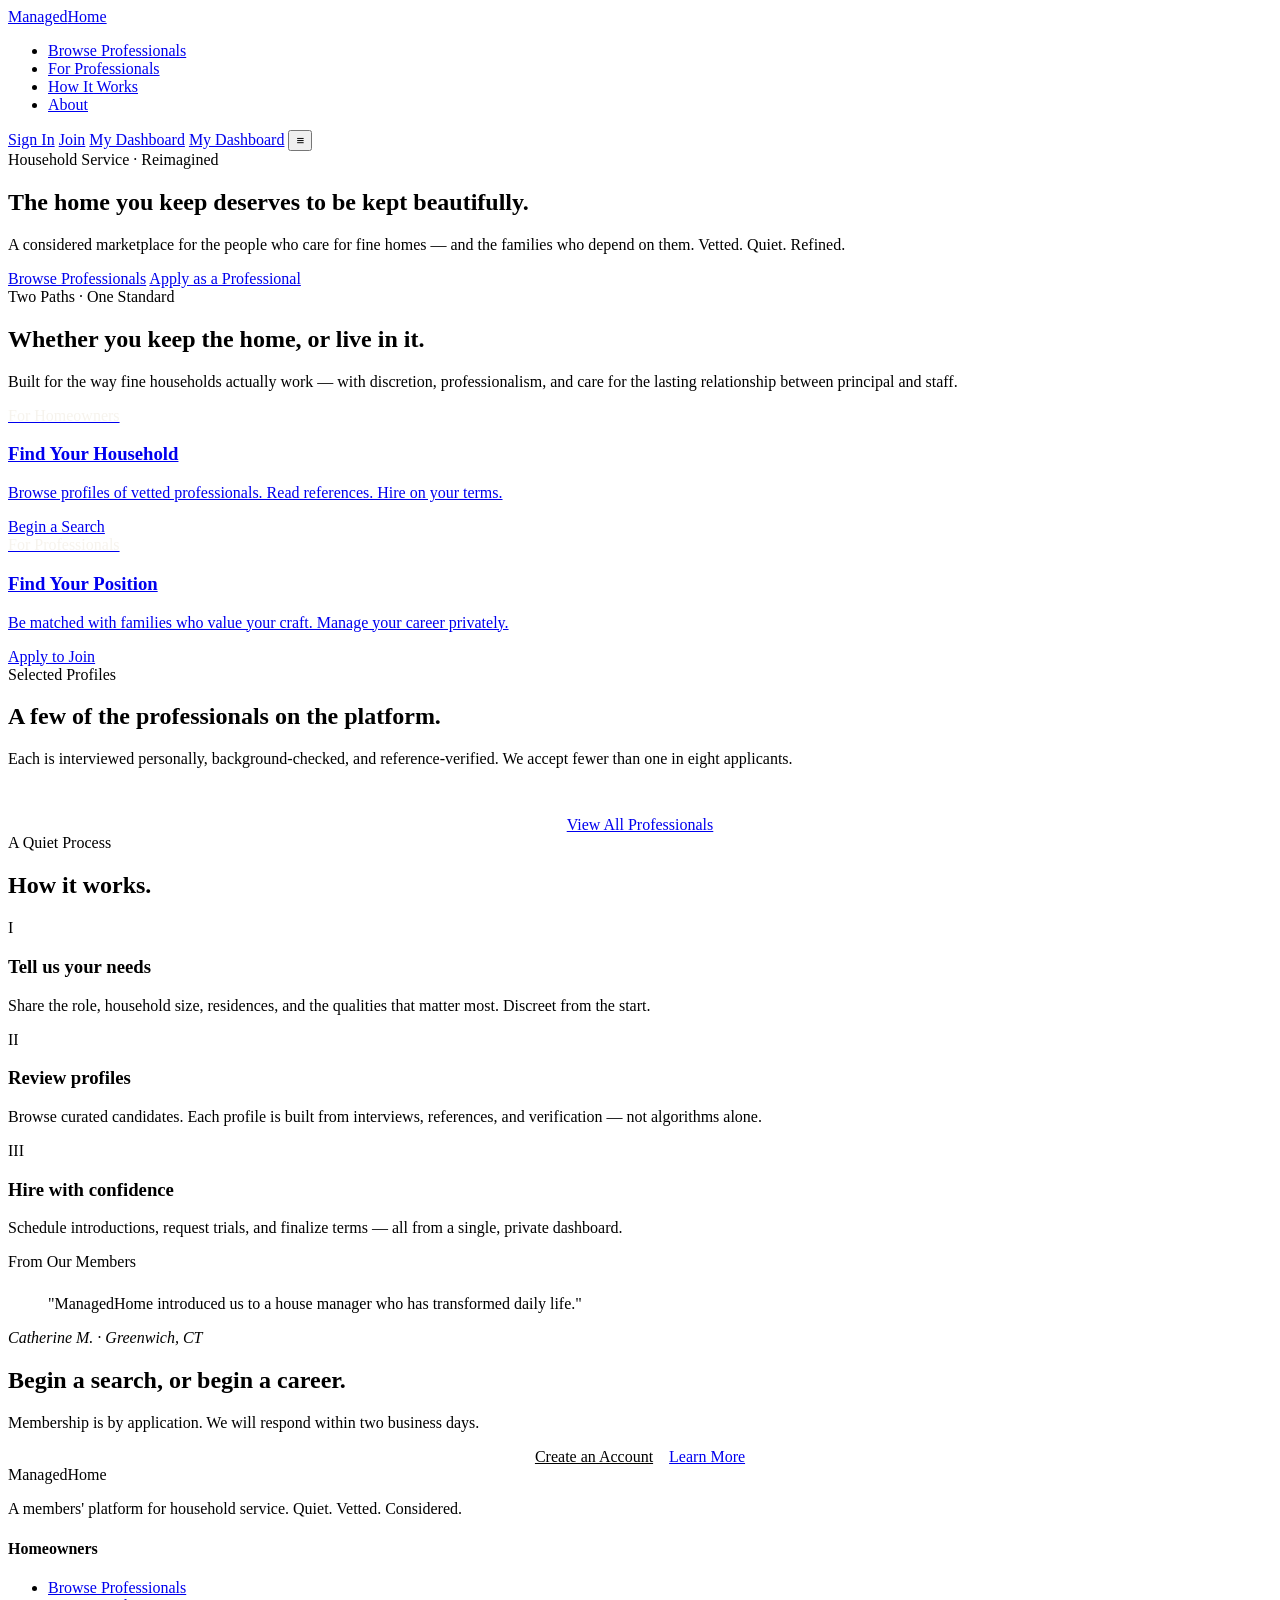
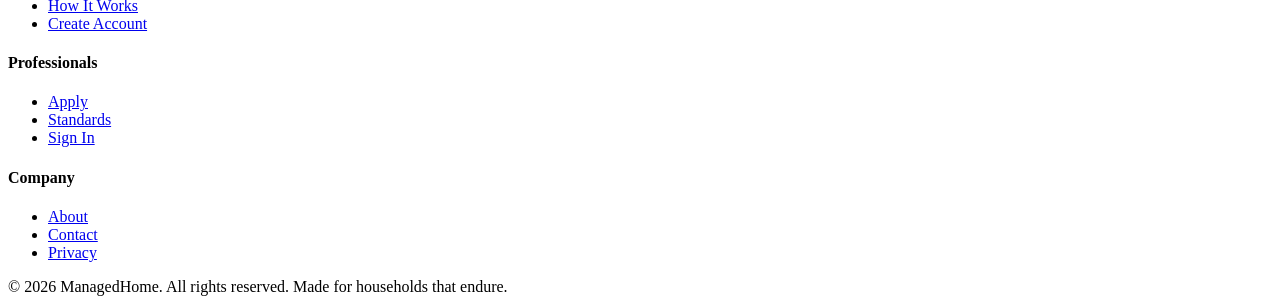
==== index.html @ 33c77a24 "Add files via upload" ====
<!doctype html>
<html lang="en">
<head>
  <meta charset="utf-8">
  <meta name="viewport" content="width=device-width, initial-scale=1">
  <title>ManagedHome — A Considered Approach to Household Service</title>
  <meta name="description" content="A refined platform connecting discerning homeowners with vetted household professionals — house managers, private chefs, estate staff, and more.">
  <link rel="stylesheet" href="css/styles.css">
</head>
<body>

<!-- ============== HEADER ============== -->
<header class="site-header">
  <nav class="nav">
    <a href="index.html" class="brand">Managed<span>Home</span></a>
    <ul class="nav-links">
      <li><a href="browse.html">Browse Professionals</a></li>
      <li><a href="apply.html">For Professionals</a></li>
      <li><a href="how-it-works.html">How It Works</a></li>
      <li><a href="about.html">About</a></li>
    </ul>
    <div class="nav-actions">
      <a href="login.html" class="btn btn-sm btn-ghost" data-auth-show="out">Sign In</a>
      <a href="signup.html" class="btn btn-sm btn-primary" data-auth-show="out">Join</a>
      <a href="dashboard-homeowner.html" class="btn btn-sm btn-ghost" data-auth-show="homeowner">My Dashboard</a>
      <a href="dashboard-pro.html"        class="btn btn-sm btn-ghost" data-auth-show="pro">My Dashboard</a>
      <button class="nav-toggle" aria-label="Menu">≡</button>
    </div>
  </nav>
</header>

<!-- ============== HERO ============== -->
<section class="hero" style="background-image:url('https://images.unsplash.com/photo-1600585154340-be6161a56a0c?w=2000&q=85&auto=format&fit=crop');">
  <div class="hero-content container">
    <span class="eyebrow">Household Service · Reimagined</span>
    <h1>The home you keep deserves to be kept beautifully.</h1>
    <p>A considered marketplace for the people who care for fine homes — and the families who depend on them. Vetted. Quiet. Refined.</p>
    <div class="hero-actions">
      <a href="browse.html" class="btn btn-light">Browse Professionals</a>
      <a href="apply.html" class="btn btn-light btn-ghost">Apply as a Professional</a>
    </div>
  </div>
</section>

<!-- ============== TWO PATHS ============== -->
<section>
  <div class="container">
    <div class="section-head">
      <span class="eyebrow">Two Paths · One Standard</span>
      <h2>Whether you keep the home, or live in it.</h2>
      <p>Built for the way fine households actually work — with discretion, professionalism, and care for the lasting relationship between principal and staff.</p>
    </div>
    <div class="split">
      <a href="browse.html" class="split-card" style="background-image:url('https://images.unsplash.com/photo-1600210492486-724fe5c67fb0?w=1200&q=80&auto=format&fit=crop');">
        <div class="split-card-inner">
          <span class="eyebrow" style="color:rgba(245,241,234,0.85);">For Homeowners</span>
          <h3>Find Your Household</h3>
          <p>Browse profiles of vetted professionals. Read references. Hire on your terms.</p>
          <span class="btn btn-light">Begin a Search</span>
        </div>
      </a>
      <a href="apply.html" class="split-card" style="background-image:url('https://images.unsplash.com/photo-1556909114-f6e7ad7d3136?w=1200&q=80&auto=format&fit=crop');">
        <div class="split-card-inner">
          <span class="eyebrow" style="color:rgba(245,241,234,0.85);">For Professionals</span>
          <h3>Find Your Position</h3>
          <p>Be matched with families who value your craft. Manage your career privately.</p>
          <span class="btn btn-light">Apply to Join</span>
        </div>
      </a>
    </div>
  </div>
</section>

<!-- ============== FEATURED PROS ============== -->
<section style="background:var(--ivory);">
  <div class="container">
    <div class="section-head">
      <span class="eyebrow">Selected Profiles</span>
      <h2>A few of the professionals on the platform.</h2>
      <p>Each is interviewed personally, background-checked, and reference-verified. We accept fewer than one in eight applicants.</p>
    </div>
    <div class="pro-grid" id="featured-grid"></div>
    <div style="text-align:center; margin-top:3rem;">
      <a href="browse.html" class="btn">View All Professionals</a>
    </div>
  </div>
</section>

<!-- ============== HOW IT WORKS ============== -->
<section>
  <div class="container">
    <div class="section-head">
      <span class="eyebrow">A Quiet Process</span>
      <h2>How it works.</h2>
    </div>
    <div class="steps">
      <div class="step">
        <span class="step-num">I</span>
        <h3>Tell us your needs</h3>
        <p>Share the role, household size, residences, and the qualities that matter most. Discreet from the start.</p>
      </div>
      <div class="step">
        <span class="step-num">II</span>
        <h3>Review profiles</h3>
        <p>Browse curated candidates. Each profile is built from interviews, references, and verification — not algorithms alone.</p>
      </div>
      <div class="step">
        <span class="step-num">III</span>
        <h3>Hire with confidence</h3>
        <p>Schedule introductions, request trials, and finalize terms — all from a single, private dashboard.</p>
      </div>
    </div>
  </div>
</section>

<!-- ============== TESTIMONIAL ============== -->
<section style="background:var(--cream);">
  <div class="container">
    <div class="testimonial">
      <span class="eyebrow" style="display:block; margin-bottom:1.5rem;">From Our Members</span>
      <blockquote id="testimonial-quote">"ManagedHome introduced us to a house manager who has transformed daily life."</blockquote>
      <cite id="testimonial-cite">Catherine M. · Greenwich, CT</cite>
    </div>
  </div>
</section>

<!-- ============== CTA STRIP ============== -->
<section class="cta-strip">
  <h2>Begin a search, or begin a career.</h2>
  <p>Membership is by application. We will respond within two business days.</p>
  <div style="display:flex; gap:1rem; justify-content:center; flex-wrap:wrap;">
    <a href="signup.html" class="btn btn-light btn-primary" style="background:var(--bone); color:var(--ink); border-color:var(--bone);">Create an Account</a>
    <a href="how-it-works.html" class="btn btn-light">Learn More</a>
  </div>
</section>

<!-- ============== FOOTER ============== -->
<footer class="site-footer">
  <div class="container">
    <div class="footer-grid">
      <div>
        <div class="footer-brand">ManagedHome</div>
        <p>A members' platform for household service. Quiet. Vetted. Considered.</p>
      </div>
      <div>
        <h4>Homeowners</h4>
        <ul>
          <li><a href="browse.html">Browse Professionals</a></li>
          <li><a href="how-it-works.html">How It Works</a></li>
          <li><a href="signup.html">Create Account</a></li>
        </ul>
      </div>
      <div>
        <h4>Professionals</h4>
        <ul>
          <li><a href="apply.html">Apply</a></li>
          <li><a href="how-it-works.html">Standards</a></li>
          <li><a href="login.html">Sign In</a></li>
        </ul>
      </div>
      <div>
        <h4>Company</h4>
        <ul>
          <li><a href="about.html">About</a></li>
          <li><a href="about.html#contact">Contact</a></li>
          <li><a href="about.html#privacy">Privacy</a></li>
        </ul>
      </div>
    </div>
    <div class="footer-bottom">
      <span>© 2026 ManagedHome. All rights reserved.</span>
      <span>Made for households that endure.</span>
    </div>
  </div>
</footer>

<script src="js/data.js"></script>
<script src="js/app.js"></script>
<script>
  // featured pros
  const featured = (window.MH_PROS || []).slice(0, 4);
  document.getElementById('featured-grid').innerHTML = featured.map(p => `
    <a href="professional.html?id=${p.id}" class="pro-card">
      <div class="pro-card-img" style="background-image:url('${p.photo}')"></div>
      <div class="pro-card-body">
        <div class="pro-card-name">${escapeHtml(p.name)}</div>
        <div class="pro-card-trade">${escapeHtml(MH.trade(p.trade))} · ${escapeHtml(p.city)}</div>
        <div class="pro-card-meta">
          <span class="pro-card-rating">★ ${p.rating} <span class="muted">(${p.reviews})</span></span>
          <span class="pro-card-rate">$${p.rate}/hr</span>
        </div>
      </div>
    </a>
  `).join('');

  // rotating testimonial
  const tList = window.MH_TESTIMONIALS || [];
  if (tList.length) {
    let i = 0;
    const q = document.getElementById('testimonial-quote');
    const c = document.getElementById('testimonial-cite');
    const cycle = () => {
      const t = tList[i];
      q.textContent = '"' + t.quote + '"';
      c.textContent = `${t.name} · ${t.city}`;
      i = (i + 1) % tList.length;
    };
    cycle();
    setInterval(cycle, 6000);
  }
</script>
</body>
</html>
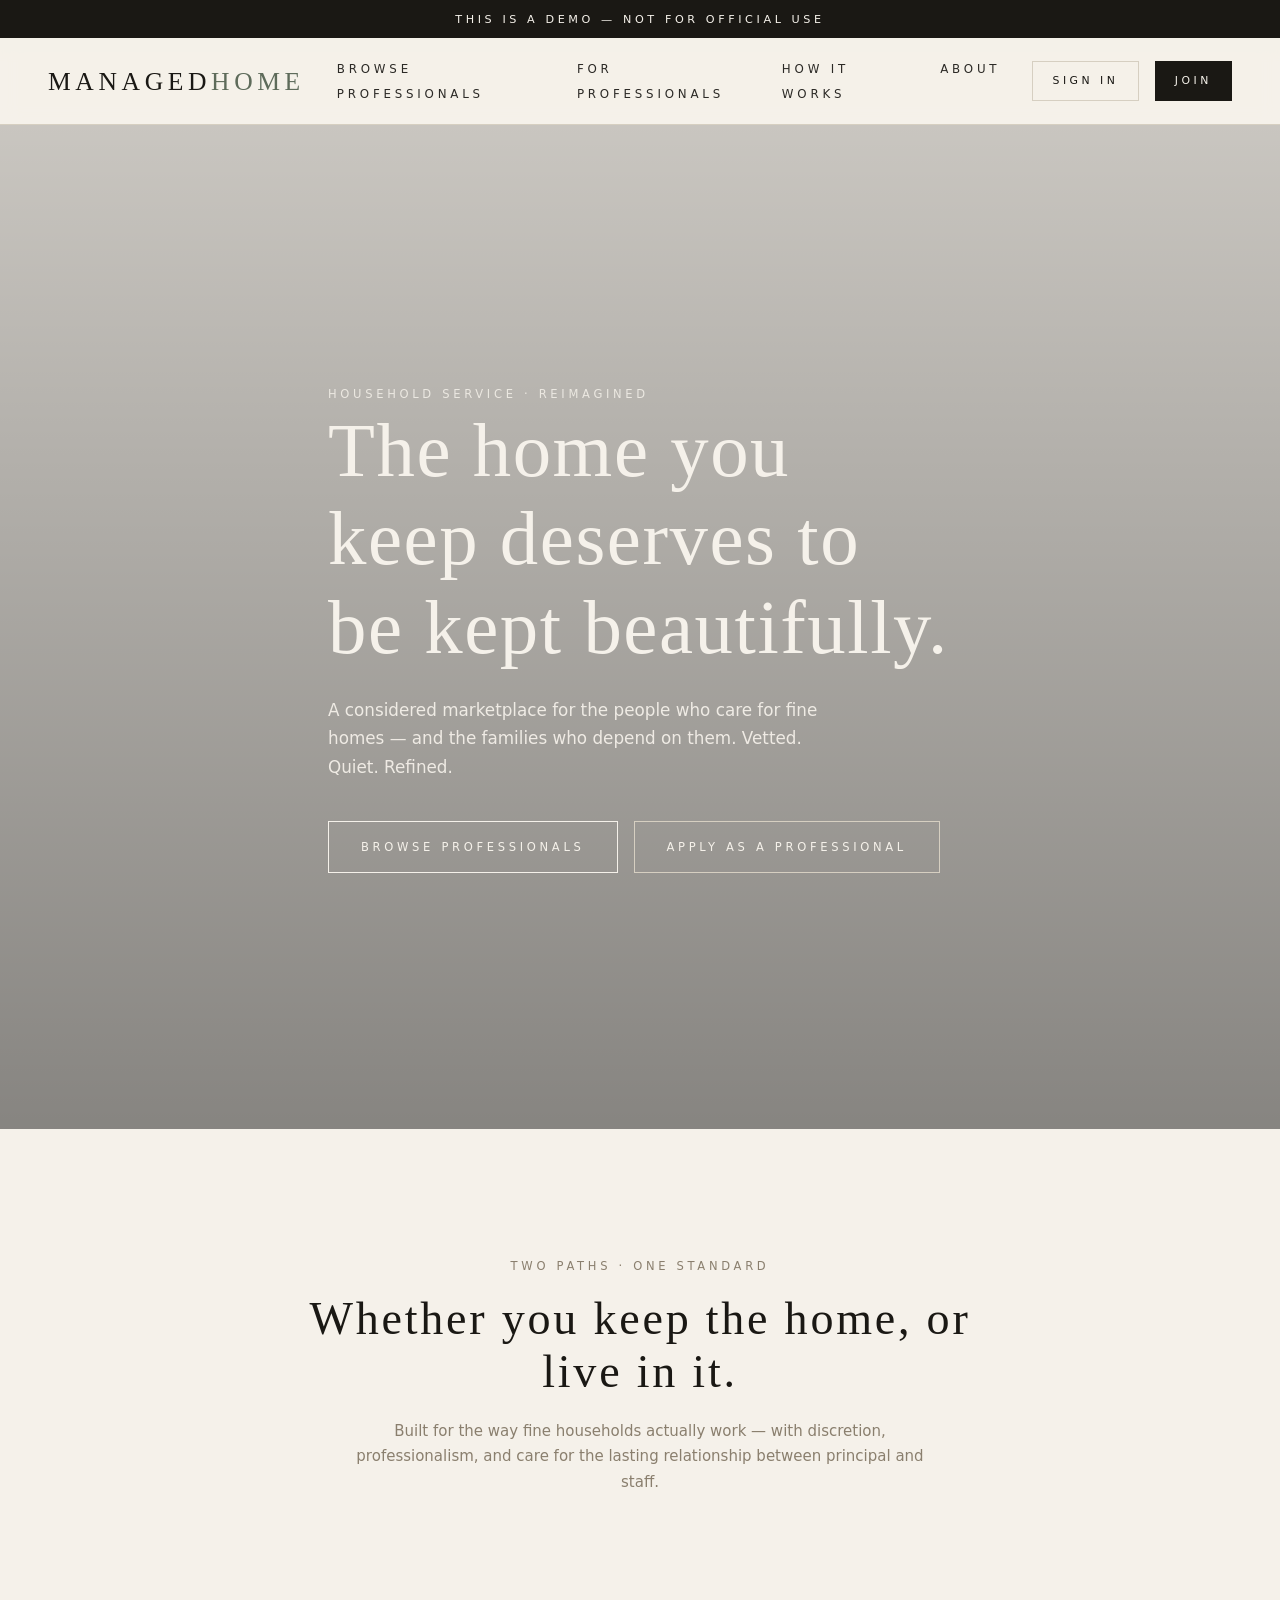
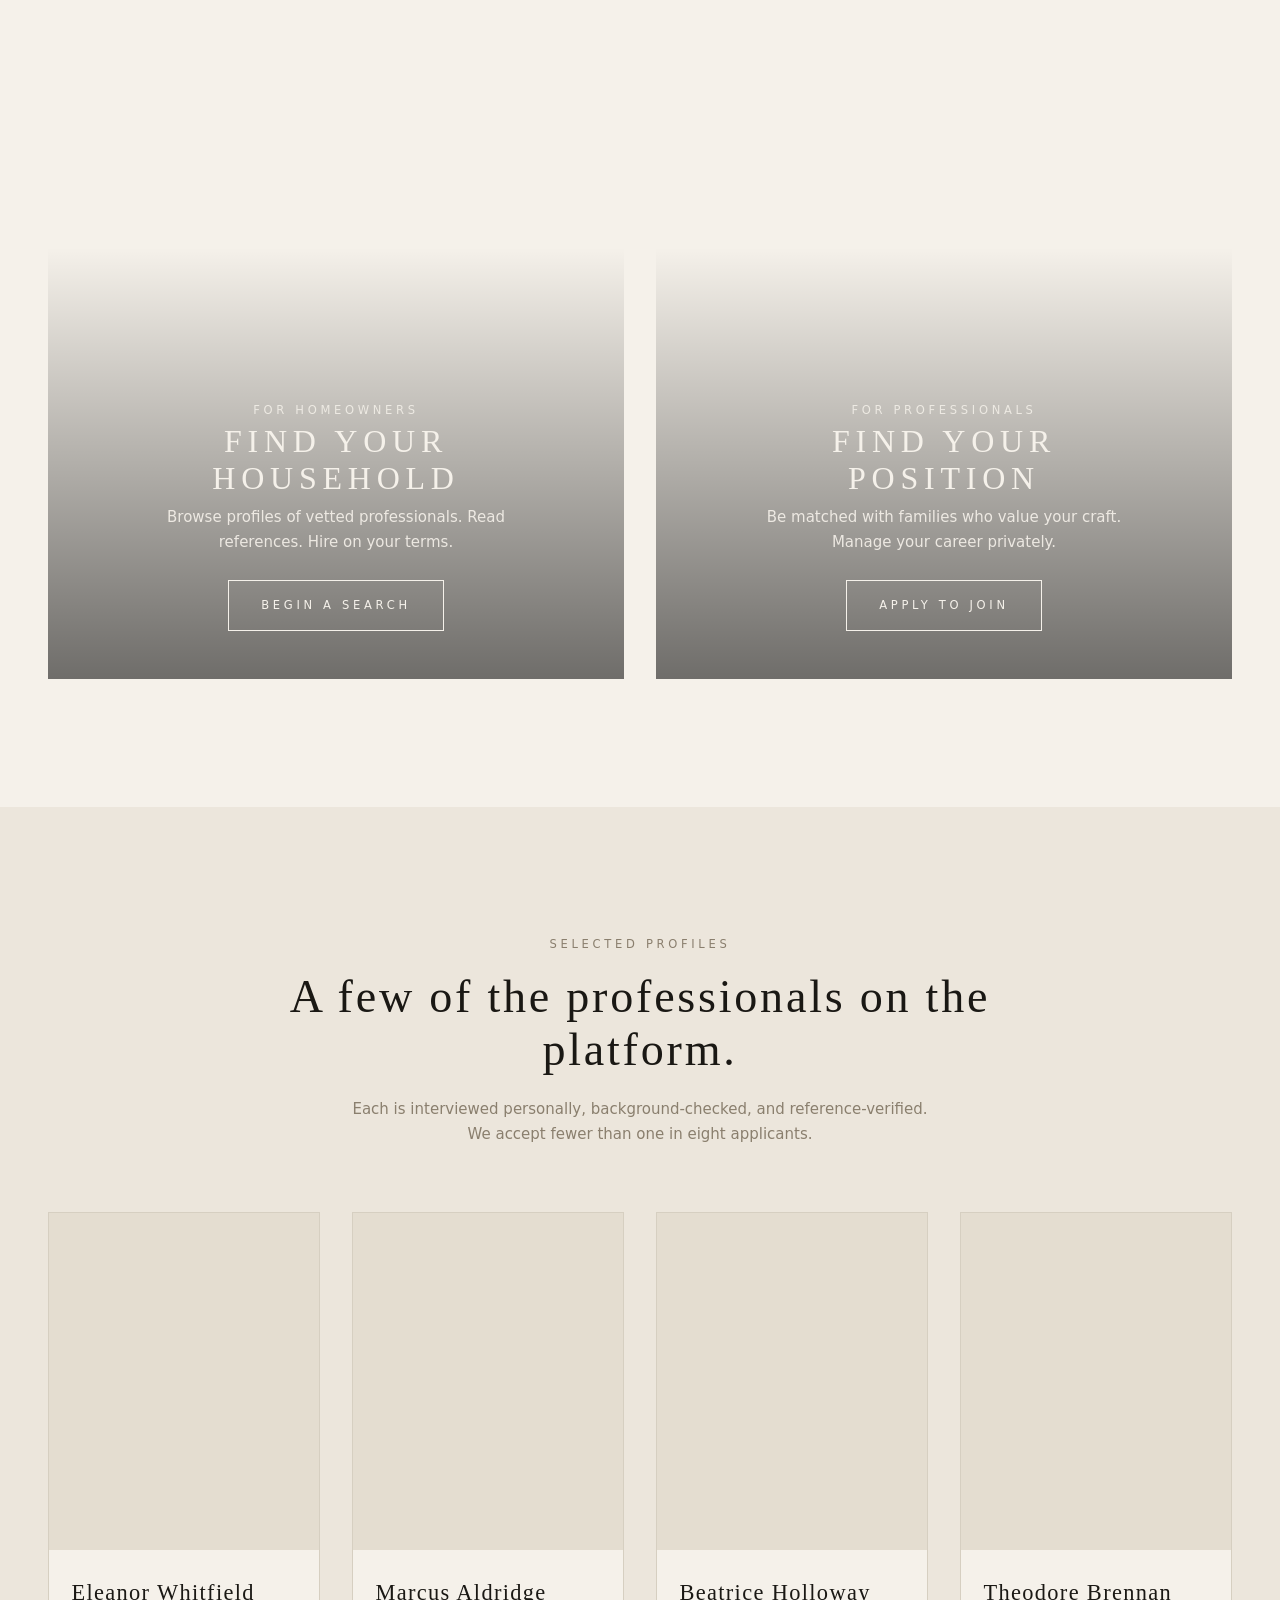
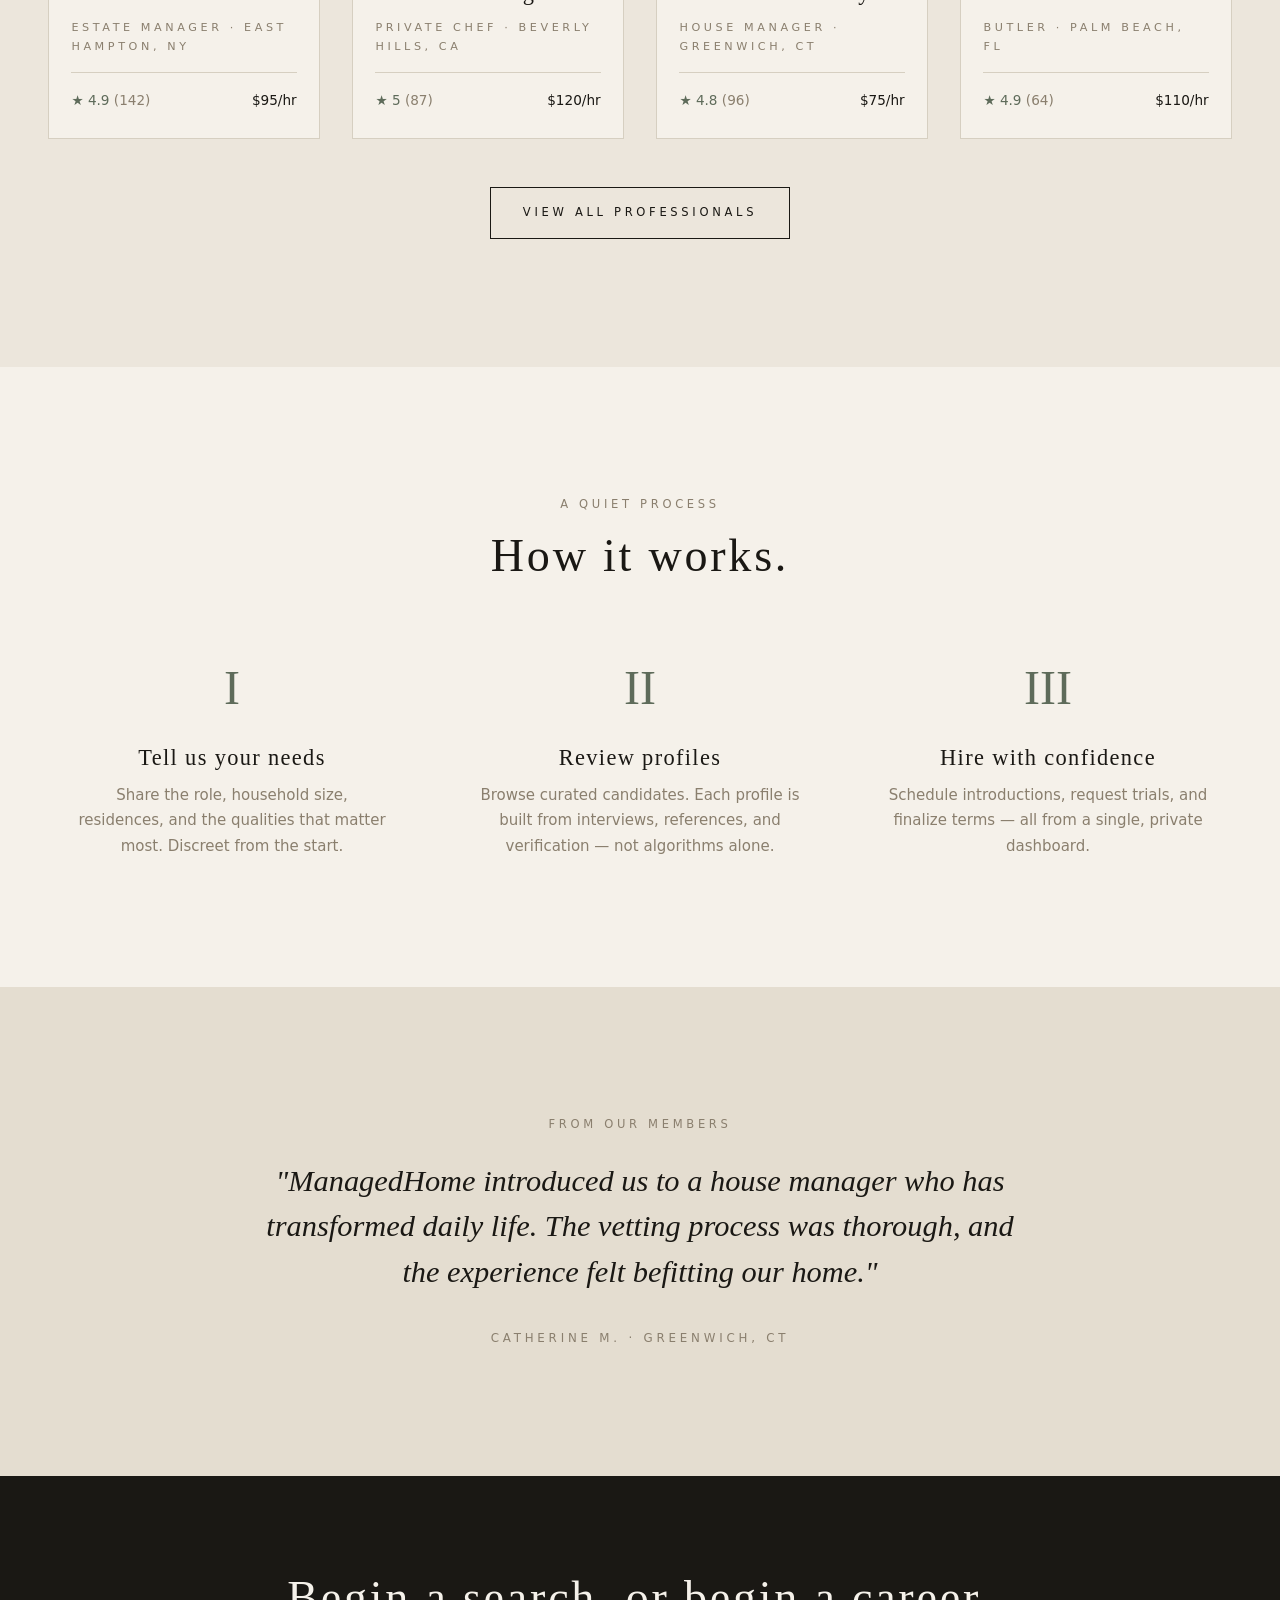
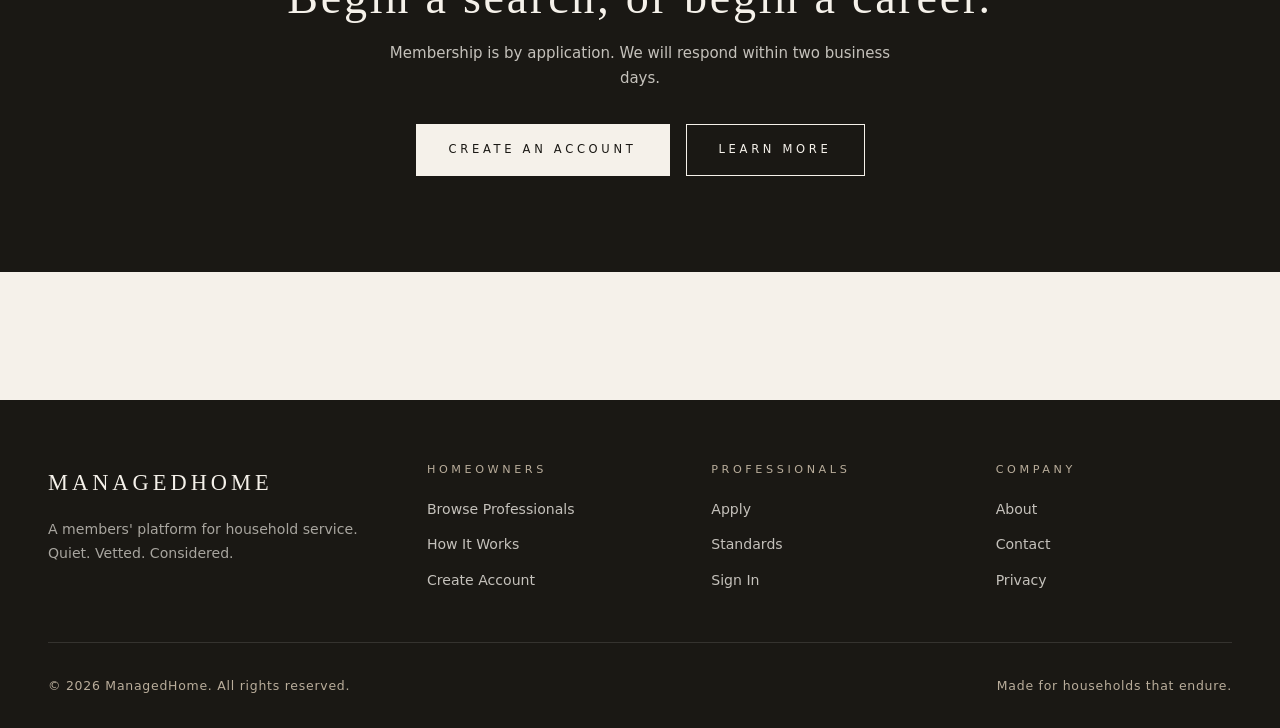
==== commit cb99ab0e: "Add 'demo — not for official use' banner to every page" ====
--- a/index.html
+++ b/index.html
@@ -8,6 +8,8 @@
   <link rel="stylesheet" href="css/styles.css">
 </head>
 <body>
+
+<div class="demo-banner">This is a demo — not for official use</div>
 
 <!-- ============== HEADER ============== -->
 <header class="site-header">
--- a/css/styles.css
+++ b/css/styles.css
@@ -0,0 +1,802 @@
+/* =========================================================
+   ManagedHome — Restoration Hardware-inspired aesthetic
+   Warm neutrals, refined serif headings, generous whitespace
+   ========================================================= */
+
+@import url('https://fonts.googleapis.com/css2?family=Cormorant+Garamond:wght@300;400;500;600&family=Inter:wght@300;400;500;600&display=swap');
+
+:root {
+  /* Palette — warm, muted, RH-inspired */
+  --bone:        #f5f1ea;
+  --ivory:       #ece6dc;
+  --cream:       #e4ddd0;
+  --taupe:       #b9ad9b;
+  --stone:       #8a7f6e;
+  --charcoal:    #2c2a26;
+  --ink:         #1a1814;
+  --line:        #d6cfc1;
+  --accent:      #5e6b5a;     /* muted sage */
+  --accent-soft: #cfd2c8;
+
+  /* Typography */
+  --serif: 'Cormorant Garamond', 'Times New Roman', serif;
+  --sans:  'Inter', -apple-system, system-ui, sans-serif;
+
+  /* Spacing rhythm */
+  --gutter: clamp(1.25rem, 4vw, 3rem);
+  --section: clamp(4rem, 10vw, 8rem);
+
+  /* Letterspacing scale */
+  --tracking-wide:  0.32em;
+  --tracking-mid:   0.18em;
+  --tracking-tight: 0.06em;
+}
+
+/* ---------- Reset ---------- */
+* { box-sizing: border-box; margin: 0; padding: 0; }
+html { scroll-behavior: smooth; }
+body {
+  font-family: var(--sans);
+  font-weight: 300;
+  font-size: 15px;
+  line-height: 1.7;
+  color: var(--charcoal);
+  background: var(--bone);
+  -webkit-font-smoothing: antialiased;
+  text-rendering: optimizeLegibility;
+}
+img { display: block; max-width: 100%; height: auto; }
+a  { color: inherit; text-decoration: none; }
+button { font: inherit; cursor: pointer; border: none; background: none; color: inherit; }
+input, select, textarea { font: inherit; color: inherit; }
+
+/* ---------- Typography ---------- */
+h1, h2, h3, h4 {
+  font-family: var(--serif);
+  font-weight: 300;
+  letter-spacing: var(--tracking-tight);
+  color: var(--ink);
+  line-height: 1.15;
+}
+h1 { font-size: clamp(2.4rem, 5.5vw, 4.6rem); }
+h2 { font-size: clamp(1.8rem, 3.6vw, 2.9rem); }
+h3 { font-size: clamp(1.3rem, 2.2vw, 1.7rem); font-weight: 400; }
+h4 { font-size: 1.05rem; font-weight: 500; letter-spacing: var(--tracking-mid); text-transform: uppercase; }
+p  { color: var(--charcoal); }
+
+.eyebrow {
+  font-family: var(--sans);
+  font-size: 0.72rem;
+  letter-spacing: var(--tracking-wide);
+  text-transform: uppercase;
+  color: var(--stone);
+  font-weight: 400;
+}
+
+.lede {
+  font-family: var(--serif);
+  font-size: clamp(1.1rem, 1.8vw, 1.35rem);
+  line-height: 1.6;
+  color: var(--charcoal);
+  font-weight: 300;
+}
+
+/* ---------- Layout ---------- */
+.container {
+  width: 100%;
+  max-width: 1320px;
+  margin: 0 auto;
+  padding: 0 var(--gutter);
+}
+.container-narrow {
+  width: 100%;
+  max-width: 720px;
+  margin: 0 auto;
+  padding: 0 var(--gutter);
+}
+section { padding: var(--section) 0; }
+.center { text-align: center; }
+
+/* ---------- Demo banner ---------- */
+.demo-banner {
+  background: var(--ink);
+  color: var(--bone);
+  text-align: center;
+  padding: 0.6rem 1rem;
+  font-size: 0.7rem;
+  letter-spacing: var(--tracking-wide);
+  text-transform: uppercase;
+  font-weight: 500;
+}
+
+/* ---------- Header / Nav ---------- */
+.site-header {
+  position: sticky;
+  top: 0;
+  z-index: 50;
+  background: rgba(245, 241, 234, 0.92);
+  backdrop-filter: saturate(140%) blur(10px);
+  -webkit-backdrop-filter: saturate(140%) blur(10px);
+  border-bottom: 1px solid var(--line);
+}
+.nav {
+  display: flex;
+  align-items: center;
+  justify-content: space-between;
+  padding: 1.1rem var(--gutter);
+  max-width: 1320px;
+  margin: 0 auto;
+  gap: 2rem;
+}
+.brand {
+  font-family: var(--serif);
+  font-size: 1.6rem;
+  font-weight: 400;
+  letter-spacing: var(--tracking-mid);
+  color: var(--ink);
+  text-transform: uppercase;
+}
+.brand span { color: var(--accent); }
+.nav-links {
+  display: flex;
+  gap: 2.2rem;
+  list-style: none;
+}
+.nav-links a {
+  font-size: 0.74rem;
+  letter-spacing: var(--tracking-wide);
+  text-transform: uppercase;
+  color: var(--charcoal);
+  padding-bottom: 4px;
+  border-bottom: 1px solid transparent;
+  transition: border-color .25s ease, color .25s ease;
+}
+.nav-links a:hover { border-color: var(--ink); }
+.nav-links a.active { border-color: var(--ink); }
+
+.nav-actions {
+  display: flex;
+  gap: 1rem;
+  align-items: center;
+}
+.nav-toggle {
+  display: none;
+  font-size: 1.4rem;
+  padding: .25rem .5rem;
+}
+
+/* ---------- Buttons ---------- */
+.btn {
+  display: inline-block;
+  padding: 0.95rem 2rem;
+  font-size: 0.72rem;
+  font-weight: 500;
+  letter-spacing: var(--tracking-wide);
+  text-transform: uppercase;
+  text-align: center;
+  border: 1px solid var(--ink);
+  background: transparent;
+  color: var(--ink);
+  transition: background .3s ease, color .3s ease, border-color .3s ease;
+  cursor: pointer;
+  white-space: nowrap;
+}
+.btn:hover { background: var(--ink); color: var(--bone); }
+.btn-primary { background: var(--ink); color: var(--bone); }
+.btn-primary:hover { background: var(--accent); border-color: var(--accent); color: var(--bone); }
+.btn-light { border-color: var(--bone); color: var(--bone); }
+.btn-light:hover { background: var(--bone); color: var(--ink); }
+.btn-ghost { border-color: var(--line); }
+.btn-sm { padding: 0.6rem 1.2rem; font-size: 0.68rem; }
+.btn-block { display: block; width: 100%; }
+
+/* ---------- Hero ---------- */
+.hero {
+  position: relative;
+  min-height: 78vh;
+  display: flex;
+  align-items: center;
+  background-size: cover;
+  background-position: center;
+  color: var(--bone);
+  isolation: isolate;
+}
+.hero::before {
+  content: '';
+  position: absolute; inset: 0;
+  background: linear-gradient(180deg, rgba(0,0,0,0.18) 0%, rgba(0,0,0,0.45) 100%);
+  z-index: -1;
+}
+.hero-content {
+  max-width: 720px;
+  padding: clamp(4rem, 12vw, 8rem) var(--gutter);
+}
+.hero h1 {
+  color: var(--bone);
+  font-size: clamp(2.6rem, 6vw, 5.2rem);
+  font-weight: 300;
+  letter-spacing: 0.02em;
+}
+.hero p {
+  margin-top: 1.5rem;
+  color: rgba(245, 241, 234, 0.92);
+  font-size: 1.05rem;
+  max-width: 520px;
+}
+.hero-actions { margin-top: 2.5rem; display: flex; gap: 1rem; flex-wrap: wrap; }
+.hero .eyebrow { color: rgba(245, 241, 234, 0.85); }
+
+/* ---------- Section heading ---------- */
+.section-head {
+  text-align: center;
+  margin-bottom: 4rem;
+}
+.section-head .eyebrow { display: block; margin-bottom: 1rem; }
+.section-head h2 { max-width: 720px; margin: 0 auto; }
+.section-head p {
+  max-width: 600px;
+  margin: 1.25rem auto 0;
+  color: var(--stone);
+}
+
+/* ---------- Two-up cards (homeowner vs pro) ---------- */
+.split {
+  display: grid;
+  grid-template-columns: 1fr 1fr;
+  gap: 2rem;
+}
+.split-card {
+  position: relative;
+  aspect-ratio: 4/5;
+  background-size: cover;
+  background-position: center;
+  display: flex;
+  align-items: flex-end;
+  justify-content: center;
+  padding: 3rem 2rem;
+  overflow: hidden;
+  isolation: isolate;
+}
+.split-card::before {
+  content: '';
+  position: absolute; inset: 0;
+  background: linear-gradient(180deg, rgba(0,0,0,0.0) 40%, rgba(0,0,0,0.55) 100%);
+  z-index: -1;
+  transition: background .4s ease;
+}
+.split-card:hover::before { background: linear-gradient(180deg, rgba(0,0,0,0.1) 40%, rgba(0,0,0,0.7) 100%); }
+.split-card-inner {
+  text-align: center;
+  color: var(--bone);
+  max-width: 360px;
+}
+.split-card h3 {
+  font-family: var(--serif);
+  font-size: 2rem;
+  color: var(--bone);
+  margin-bottom: .5rem;
+  letter-spacing: var(--tracking-mid);
+  text-transform: uppercase;
+  font-weight: 300;
+}
+.split-card p { color: rgba(245, 241, 234, 0.9); margin-bottom: 1.5rem; }
+
+/* ---------- Featured pros grid ---------- */
+.pro-grid {
+  display: grid;
+  grid-template-columns: repeat(auto-fill, minmax(260px, 1fr));
+  gap: 2.5rem 2rem;
+}
+.pro-card {
+  background: var(--bone);
+  border: 1px solid var(--line);
+  display: flex;
+  flex-direction: column;
+  transition: transform .3s ease, box-shadow .3s ease;
+  cursor: pointer;
+}
+.pro-card:hover {
+  transform: translateY(-4px);
+  box-shadow: 0 18px 30px -22px rgba(0,0,0,0.18);
+}
+.pro-card-img {
+  aspect-ratio: 4/5;
+  background-size: cover;
+  background-position: center;
+  background-color: var(--cream);
+}
+.pro-card-body { padding: 1.5rem 1.4rem 1.6rem; }
+.pro-card-name {
+  font-family: var(--serif);
+  font-size: 1.4rem;
+  color: var(--ink);
+  font-weight: 400;
+  letter-spacing: var(--tracking-tight);
+}
+.pro-card-trade {
+  font-size: 0.7rem;
+  letter-spacing: var(--tracking-wide);
+  text-transform: uppercase;
+  color: var(--stone);
+  margin-top: .35rem;
+}
+.pro-card-meta {
+  display: flex;
+  justify-content: space-between;
+  align-items: baseline;
+  margin-top: 1rem;
+  padding-top: 1rem;
+  border-top: 1px solid var(--line);
+  font-size: 0.85rem;
+}
+.pro-card-rating { color: var(--accent); }
+.pro-card-rate { color: var(--ink); font-weight: 500; }
+
+/* ---------- Filters bar ---------- */
+.filters {
+  display: flex;
+  gap: 1rem;
+  flex-wrap: wrap;
+  align-items: center;
+  padding: 1.5rem;
+  background: var(--ivory);
+  border: 1px solid var(--line);
+  margin-bottom: 3rem;
+}
+.filters label {
+  font-size: 0.7rem;
+  letter-spacing: var(--tracking-wide);
+  text-transform: uppercase;
+  color: var(--stone);
+  display: block;
+  margin-bottom: .35rem;
+}
+.filter-group { flex: 1; min-width: 160px; }
+.filters select, .filters input {
+  width: 100%;
+  padding: .65rem .8rem;
+  border: 1px solid var(--line);
+  background: var(--bone);
+  color: var(--ink);
+  font-size: 0.9rem;
+  font-family: var(--sans);
+  outline: none;
+  transition: border-color .2s;
+}
+.filters select:focus, .filters input:focus { border-color: var(--ink); }
+
+/* ---------- How it works steps ---------- */
+.steps {
+  display: grid;
+  grid-template-columns: repeat(3, 1fr);
+  gap: 2.5rem;
+  counter-reset: step;
+}
+.step { text-align: center; }
+.step-num {
+  font-family: var(--serif);
+  font-size: 3rem;
+  color: var(--accent);
+  font-weight: 400;
+  margin-bottom: 1rem;
+  display: block;
+}
+.step h3 {
+  font-family: var(--serif);
+  font-size: 1.4rem;
+  margin-bottom: .75rem;
+  font-weight: 400;
+}
+.step p { color: var(--stone); max-width: 320px; margin: 0 auto; }
+
+/* ---------- Testimonials ---------- */
+.testimonial {
+  text-align: center;
+  max-width: 760px;
+  margin: 0 auto;
+}
+.testimonial blockquote {
+  font-family: var(--serif);
+  font-size: clamp(1.4rem, 2.4vw, 1.9rem);
+  line-height: 1.5;
+  color: var(--ink);
+  font-weight: 300;
+  font-style: italic;
+}
+.testimonial cite {
+  display: block;
+  margin-top: 2rem;
+  font-style: normal;
+  font-size: 0.74rem;
+  letter-spacing: var(--tracking-wide);
+  text-transform: uppercase;
+  color: var(--stone);
+}
+
+/* ---------- Forms ---------- */
+.form {
+  display: flex;
+  flex-direction: column;
+  gap: 1.5rem;
+  background: var(--ivory);
+  padding: clamp(2rem, 4vw, 3.5rem);
+  border: 1px solid var(--line);
+}
+.form-row {
+  display: grid;
+  grid-template-columns: 1fr 1fr;
+  gap: 1.5rem;
+}
+.field { display: flex; flex-direction: column; }
+.field label {
+  font-size: 0.7rem;
+  letter-spacing: var(--tracking-wide);
+  text-transform: uppercase;
+  color: var(--stone);
+  margin-bottom: .55rem;
+}
+.field input,
+.field select,
+.field textarea {
+  padding: .85rem 1rem;
+  background: var(--bone);
+  border: 1px solid var(--line);
+  font-size: 0.95rem;
+  color: var(--ink);
+  font-family: var(--sans);
+  outline: none;
+  transition: border-color .2s;
+}
+.field input:focus,
+.field select:focus,
+.field textarea:focus { border-color: var(--ink); }
+.field textarea { min-height: 120px; resize: vertical; }
+.field-help { font-size: .78rem; color: var(--stone); margin-top: .35rem; }
+
+.checkbox-row {
+  display: flex;
+  gap: .6rem;
+  align-items: flex-start;
+  font-size: .9rem;
+  color: var(--charcoal);
+}
+.checkbox-row input { margin-top: .25rem; }
+
+/* ---------- Profile detail ---------- */
+.profile-hero {
+  display: grid;
+  grid-template-columns: 1fr 1.4fr;
+  gap: 3rem;
+  align-items: start;
+}
+.profile-photo {
+  aspect-ratio: 4/5;
+  background-size: cover;
+  background-position: center;
+  background-color: var(--cream);
+}
+.profile-info .eyebrow { display: block; margin-bottom: .75rem; }
+.profile-info h1 { margin-bottom: 1rem; }
+.profile-meta {
+  display: flex;
+  gap: 2rem;
+  flex-wrap: wrap;
+  margin: 2rem 0;
+  padding: 1.5rem 0;
+  border-top: 1px solid var(--line);
+  border-bottom: 1px solid var(--line);
+}
+.profile-meta div { font-size: 0.9rem; }
+.profile-meta strong {
+  display: block;
+  font-size: 0.7rem;
+  letter-spacing: var(--tracking-wide);
+  text-transform: uppercase;
+  color: var(--stone);
+  margin-bottom: .35rem;
+  font-weight: 400;
+}
+.profile-section { margin-top: 3rem; }
+.profile-section h3 {
+  font-family: var(--serif);
+  font-size: 1.5rem;
+  margin-bottom: 1rem;
+  font-weight: 400;
+}
+.review {
+  padding: 1.5rem 0;
+  border-bottom: 1px solid var(--line);
+}
+.review:last-child { border-bottom: none; }
+.review-head {
+  display: flex;
+  justify-content: space-between;
+  margin-bottom: .75rem;
+  font-size: .82rem;
+  color: var(--stone);
+}
+.review-stars { color: var(--accent); }
+
+/* ---------- Dashboard ---------- */
+.dash {
+  display: grid;
+  grid-template-columns: 240px 1fr;
+  min-height: calc(100vh - 70px);
+}
+.dash-side {
+  background: var(--ivory);
+  border-right: 1px solid var(--line);
+  padding: 2.5rem 1.5rem;
+}
+.dash-side h4 {
+  font-family: var(--sans);
+  font-size: 0.7rem;
+  letter-spacing: var(--tracking-wide);
+  color: var(--stone);
+  margin-bottom: 1rem;
+  font-weight: 500;
+}
+.dash-nav { list-style: none; display: flex; flex-direction: column; gap: .25rem; margin-bottom: 2.5rem; }
+.dash-nav a {
+  display: block;
+  padding: .65rem .85rem;
+  font-size: 0.9rem;
+  color: var(--charcoal);
+  border-left: 2px solid transparent;
+  transition: background .2s, border-color .2s;
+}
+.dash-nav a:hover { background: var(--cream); }
+.dash-nav a.active { background: var(--cream); border-left-color: var(--ink); color: var(--ink); font-weight: 500; }
+.dash-main { padding: 3rem clamp(1.5rem, 4vw, 3.5rem); }
+.dash-head {
+  display: flex;
+  justify-content: space-between;
+  align-items: flex-end;
+  margin-bottom: 2.5rem;
+  flex-wrap: wrap;
+  gap: 1rem;
+}
+.dash-head h1 { font-size: clamp(1.7rem, 3vw, 2.4rem); }
+
+.stat-grid {
+  display: grid;
+  grid-template-columns: repeat(auto-fit, minmax(180px, 1fr));
+  gap: 1rem;
+  margin-bottom: 3rem;
+}
+.stat {
+  background: var(--bone);
+  border: 1px solid var(--line);
+  padding: 1.5rem 1.25rem;
+}
+.stat-label {
+  font-size: 0.7rem;
+  letter-spacing: var(--tracking-wide);
+  text-transform: uppercase;
+  color: var(--stone);
+  margin-bottom: .5rem;
+}
+.stat-value {
+  font-family: var(--serif);
+  font-size: 2.2rem;
+  color: var(--ink);
+  font-weight: 400;
+}
+
+.dash-card {
+  background: var(--bone);
+  border: 1px solid var(--line);
+  padding: 1.75rem;
+  margin-bottom: 1.5rem;
+}
+.dash-card h3 {
+  font-size: 1.2rem;
+  margin-bottom: 1rem;
+  font-weight: 400;
+}
+.dash-list { list-style: none; }
+.dash-list li {
+  display: flex;
+  justify-content: space-between;
+  padding: 1rem 0;
+  border-bottom: 1px solid var(--line);
+  font-size: 0.92rem;
+  align-items: center;
+  gap: 1rem;
+}
+.dash-list li:last-child { border-bottom: none; }
+.dash-list .meta { color: var(--stone); font-size: 0.82rem; }
+
+.tag {
+  display: inline-block;
+  padding: .2rem .65rem;
+  font-size: 0.65rem;
+  letter-spacing: var(--tracking-wide);
+  text-transform: uppercase;
+  border: 1px solid var(--line);
+  color: var(--stone);
+}
+.tag-active   { color: var(--accent); border-color: var(--accent); }
+.tag-pending  { color: #b78a3e; border-color: #b78a3e; }
+.tag-complete { color: var(--stone); }
+
+/* ---------- Footer ---------- */
+.site-footer {
+  background: var(--ink);
+  color: var(--bone);
+  padding: 4rem 0 2rem;
+  margin-top: var(--section);
+}
+.footer-grid {
+  display: grid;
+  grid-template-columns: 1.4fr 1fr 1fr 1fr;
+  gap: 3rem;
+  margin-bottom: 3rem;
+}
+.footer-grid h4 {
+  font-family: var(--sans);
+  font-size: 0.7rem;
+  letter-spacing: var(--tracking-wide);
+  color: var(--taupe);
+  margin-bottom: 1.25rem;
+  font-weight: 500;
+}
+.footer-grid ul { list-style: none; display: flex; flex-direction: column; gap: .65rem; }
+.footer-grid a { color: rgba(245,241,234,0.78); font-size: 0.88rem; transition: color .2s; }
+.footer-grid a:hover { color: var(--bone); }
+.footer-grid p { color: rgba(245,241,234,0.65); font-size: 0.88rem; line-height: 1.7; }
+.footer-brand { font-family: var(--serif); font-size: 1.4rem; letter-spacing: var(--tracking-mid); text-transform: uppercase; margin-bottom: 1rem; }
+.footer-bottom {
+  border-top: 1px solid rgba(245,241,234,0.12);
+  padding-top: 2rem;
+  display: flex;
+  justify-content: space-between;
+  flex-wrap: wrap;
+  gap: 1rem;
+  font-size: 0.78rem;
+  color: var(--taupe);
+  letter-spacing: var(--tracking-tight);
+}
+
+/* ---------- Auth pages ---------- */
+.auth-wrap {
+  min-height: calc(100vh - 70px);
+  display: grid;
+  grid-template-columns: 1fr 1fr;
+}
+.auth-side {
+  background-size: cover;
+  background-position: center;
+  position: relative;
+  isolation: isolate;
+}
+.auth-side::before {
+  content: '';
+  position: absolute; inset: 0;
+  background: linear-gradient(135deg, rgba(0,0,0,0.2), rgba(0,0,0,0.55));
+  z-index: -1;
+}
+.auth-side-content {
+  position: absolute; bottom: 4rem; left: 4rem; right: 4rem;
+  color: var(--bone);
+}
+.auth-side-content h2 { color: var(--bone); font-weight: 300; margin-bottom: .5rem; }
+.auth-side-content p  { color: rgba(245,241,234,0.85); }
+.auth-form-wrap {
+  display: flex;
+  align-items: center;
+  justify-content: center;
+  padding: 3rem var(--gutter);
+}
+.auth-form { width: 100%; max-width: 420px; }
+.auth-form h1 { margin-bottom: 0.5rem; }
+.auth-form .lede { margin-bottom: 2rem; color: var(--stone); }
+.auth-tabs {
+  display: flex;
+  gap: 2rem;
+  margin-bottom: 2rem;
+  border-bottom: 1px solid var(--line);
+}
+.auth-tabs button {
+  padding: 0 0 1rem;
+  font-size: 0.74rem;
+  letter-spacing: var(--tracking-wide);
+  text-transform: uppercase;
+  color: var(--stone);
+  border-bottom: 2px solid transparent;
+  margin-bottom: -1px;
+}
+.auth-tabs button.active { color: var(--ink); border-bottom-color: var(--ink); }
+.alt-link { text-align: center; margin-top: 1.5rem; font-size: 0.88rem; color: var(--stone); }
+.alt-link a { color: var(--ink); border-bottom: 1px solid var(--ink); }
+
+/* ---------- Toast ---------- */
+.toast {
+  position: fixed;
+  bottom: 2rem;
+  right: 2rem;
+  background: var(--ink);
+  color: var(--bone);
+  padding: 1rem 1.5rem;
+  font-size: 0.85rem;
+  letter-spacing: var(--tracking-tight);
+  z-index: 100;
+  opacity: 0;
+  transform: translateY(20px);
+  transition: opacity .3s, transform .3s;
+  pointer-events: none;
+  max-width: 320px;
+}
+.toast.show { opacity: 1; transform: translateY(0); }
+
+/* ---------- Utility ---------- */
+.divider {
+  border: none;
+  border-top: 1px solid var(--line);
+  margin: 3rem 0;
+}
+.muted { color: var(--stone); }
+.mono-num { font-variant-numeric: tabular-nums; }
+
+/* ---------- Page banner ---------- */
+.page-banner {
+  background: var(--ivory);
+  padding: clamp(3rem, 6vw, 5rem) 0;
+  text-align: center;
+  border-bottom: 1px solid var(--line);
+}
+.page-banner .eyebrow { display: block; margin-bottom: 1rem; }
+.page-banner p { max-width: 620px; margin: 1rem auto 0; color: var(--stone); }
+
+/* ---------- CTA strip ---------- */
+.cta-strip {
+  background: var(--ink);
+  color: var(--bone);
+  text-align: center;
+  padding: clamp(4rem, 8vw, 6rem) var(--gutter);
+}
+.cta-strip h2 { color: var(--bone); margin-bottom: 1rem; }
+.cta-strip p { color: rgba(245,241,234,0.78); max-width: 540px; margin: 0 auto 2rem; }
+
+/* ---------- Empty state ---------- */
+.empty {
+  text-align: center;
+  padding: 3rem 1rem;
+  color: var(--stone);
+  border: 1px dashed var(--line);
+}
+.empty h3 { margin-bottom: .5rem; font-weight: 400; }
+
+/* ---------- Responsive ---------- */
+@media (max-width: 880px) {
+  .nav-links { display: none; }
+  .nav-links.open {
+    display: flex;
+    position: absolute;
+    top: 100%; left: 0; right: 0;
+    background: var(--bone);
+    flex-direction: column;
+    padding: 1.5rem var(--gutter);
+    border-bottom: 1px solid var(--line);
+    gap: 1.2rem;
+  }
+  .nav-toggle { display: block; }
+  .split { grid-template-columns: 1fr; }
+  .steps { grid-template-columns: 1fr; gap: 3rem; }
+  .footer-grid { grid-template-columns: 1fr 1fr; gap: 2rem; }
+  .form-row { grid-template-columns: 1fr; }
+  .profile-hero { grid-template-columns: 1fr; }
+  .auth-wrap { grid-template-columns: 1fr; }
+  .auth-side { display: none; }
+  .dash { grid-template-columns: 1fr; }
+  .dash-side {
+    border-right: none;
+    border-bottom: 1px solid var(--line);
+    padding: 1.25rem var(--gutter);
+  }
+  .dash-nav { flex-direction: row; flex-wrap: wrap; margin-bottom: 0; }
+}
+@media (max-width: 520px) {
+  .footer-grid { grid-template-columns: 1fr; }
+  .nav-actions .btn:not(.btn-primary) { display: none; }
+}
